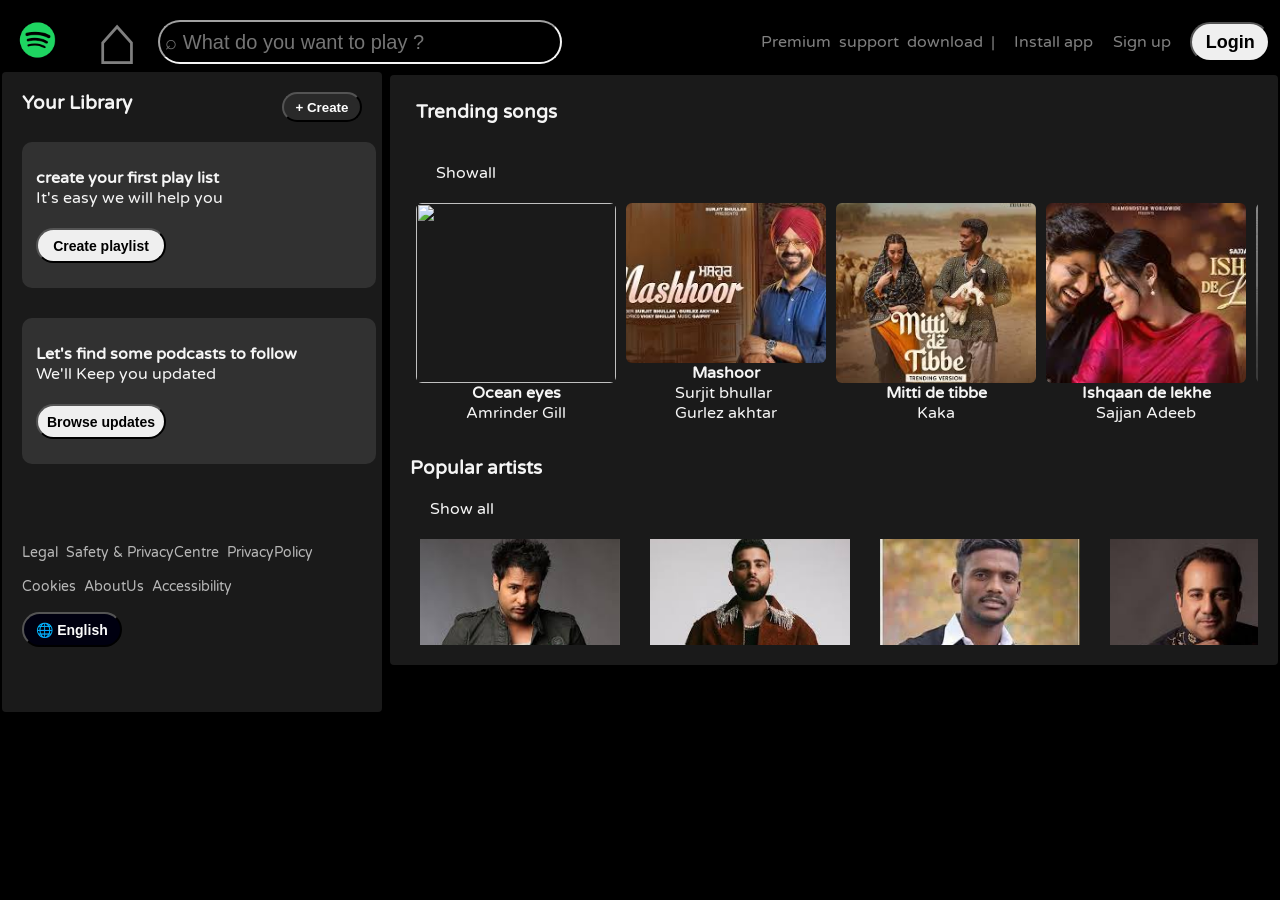
==== spotify.html @ 85170091 "first commit" ====
<!DOCTYPE html>
<html lang="en">
<head>
    <meta charset="UTF-8">
    <meta name="viewport" content="width=device-width, initial-scale=1.0">
    <link rel="stylesheet" href="spotify.css">
    <title>Spotify</title>
</head>
<body>
    <nav>
        <div class="navbar">
            <li class="logo" > <img src="spotifylogo.png" alt="spotify"> </li>
            <li style="font-size: 70px; margin-bottom: 0px;"><a href="">&#8962;</a></li>
            <li><input 
                type="text " style="border-radius: 60px; border-color: whitesmoke; height: 40px; width: 400px; font-size:20px; background-color: rgba(0, 0, 0, 0.2);
                margin-right: 180px;" 
                placeholder=" &#8981 What do you want to play ?"></li>
            <li >
                <a href="">Premium&nbsp;</a>
                <a href="">support&nbsp;</a>
                <a href="">download&nbsp;  | </a>
            </li>
            <li > <a href="https://www.spotify.com/in-en/download/windows/">Install app</a></li>
            <li ><a href="">Sign up</a></li>
            <li><button style="height: 40px; width: 80px; border-radius: 20px; font-weight: 600; font-size: 18px; cursor: pointer;">Login</button></li>
       </div>
    </nav>
  <div class="container">
        <div class="library" >
            <div style="display: flex; justify-content: space-between; height:20px;  ">
           <h3>Your Library</h3>
            <button style="width: 80px; height: 30px; border-radius: 20px; background-color:rgba(180, 180, 180, 0.1);color:white; font-weight: 600; cursor: pointer;">+ Create</button>
            </div>
              <div style="height: 120px; width:inherit; background-color:rgba(255, 255, 255, 0.1); border-radius: 10px; padding-top: 26px; padding-left: 14px; "> <h4> create your first play list</h4>
                  <p>It's easy we will help you</p> <br> <button style="height: 35px; width: 130px; border-radius: 20px; cursor: pointer; font-weight: 700; font-size: 14px; padding: 6px; ">Create playlist</button>
                 </div>
              <div style="height: 120px; width:inherit; background-color:rgba(255, 255, 255, 0.1); border-radius: 10px; padding-top: 26px; padding-left: 14px; ">
               <h4>Let's find some podcasts to follow</h4>
               <p>We'll Keep you updated</p><br> <button style="height: 35px; width: 130px; border-radius: 20px; font-weight: 700; cursor: pointer; font-size: 14px; padding: 6px; ">Browse updates</button>
              </div>
              &nbsp;
              <section style="font-size: 14px; color:rgba(250, 250, 250, 0.7);">
            <span><p>Legal&nbsp;&nbsp;Safety & PrivacyCentre &nbsp;PrivacyPolicy</p></span><br>
            <span><p>Cookies &nbsp;AboutUs &nbsp;Accessibility</p></span><br>
            <button  onClick="toggleLang()" style="height: 35px; width: 100px; border-radius: 20px; font-weight: 700; font-size: 14px; padding: 6px; background-color:#000010; color:rgba(250, 250, 250, 1) ;cursor: pointer; ">🌐 English</button>
            </section>
        </div>
    <div class="songs-box" style="background-color: rgba(255, 255, 255, 0.1); border-radius: 4px;" >

        <div class="songs-box-items">

          <div class="trend" >

                <h3>Trending songs</h3><br>
                <p style="text-decoration: none; cursor: pointer; padding: 20px; display: flex;justify-self:flex-end;" onclick="showallsongs()">Showall</p>
            <div class="trend-box">
                <div class="trend-songs" onclick="playSong(this)"><img  src="https://tse3.mm.bing.net/th/id/OIP.le1uomXUZxiz6TRorN-NbwAAAA?rs=1&pid=ImgDetMain&o=7&rm=3">
                 <h4>Ocean eyes</h4><p>Amrinder Gill</p>
                 <audio id="audioPlayer" src="songs/Ocean Eyes.mp3"></audio>
                 <button class="playbutton">▶</button>
                </div>
                <div class="trend-songs" onclick="playSong(this)"><img  src="mashoor.jpg">
                 <h4>Mashoor</h4><p>Surjit bhullar <br> Gurlez akhtar</p>
                 <audio id="audioPlayer" src="songs/Mashhoor Surjit Bhullar, Gurlez Akhtar (DjPunjab.Com.Se).mp3"></audio>
                 <button class="playbutton">▶</button>
                </div>
              <div class="trend-songs" onclick="playSong(this)"><img  src="mitti.jpg">
                <h4>Mitti de tibbe</h4><p>Kaka </p>
                <audio id="audioPlayer" src="songs/Mitti De Tibbe - Kaka.mp3"></audio>
                <button class="playbutton">▶</button>
              </div>
              <div class="trend-songs" onclick="playSong(this)"><img  src="[data-uri]">
                <h4>Ishqaan de lekhe</h4><p>Sajjan Adeeb</p>
                <audio id="audioPlayer" src="songs/Ishqan De Lekhe.mp3"></audio>
                <button class="playbutton">▶</button>
              </div>
              <div class="trend-songs" onclick="playSong(this)"><img  src="[data-uri]">
                <h4>Fallin Apart</h4><p>Karan Aujla</p>
                <audio id="audioPlayer" src="songs/Fallin Apart - Karan Aujla.mp3"></audio>
                <button class="playbutton">▶</button>
              </div>
              <div class="trend-songs"onclick="playSong(this)"><img  src="[data-uri]">
                <h4>Teeje week</h4><p>Jordan Sandhu</p>
                <audio id="audioPlayer" src="songs/Teeje Week - Jordan Sandhu.mp3"></audio>
                <button class="playbutton">▶</button>
              </div>
              <div class="trend-songs" onclick="playSong(this)"><img src="[data-uri]">
                <h4>Allah de bandeya</h4><p>B praak</p>
                <audio id="audioPlayer" src="songs/Allah De Bandeya Zohrajabeen 320 Kbps.mp3"></audio>
                <button class="playbutton">▶</button>
              </div>
              <div class="trend-songs" onclick="playSong(this)"><img  src="[data-uri]">
                <h4>Fakira</h4><p>Gurnaam bhullar <br>B praak</p>
                <audio id="audioPlayer" src="songs/Fakira (Qismat) - Gurnam Bhullar (DJJOhAL.Com).mp3"></audio>
                <button class="playbutton">▶</button>
              </div>
              <div class="trend-songs"  onclick="playSong(this)"> <img src="[data-uri]" alt="">
                <h4>Ore piya</h4><p>Rahat fateh ali khan</p>
                <audio id="audioPlayer" src="songs/O Re Piya Aaja Nachle 128 Kbps.mp3"></audio>
                <button class="playbutton">▶</button>
              </div>
              <div class="trend-songs" onclick="playSong(this)"><img src="[data-uri]" alt="">
                <h4>Mileya nhi jana </h4><p>Gursewak Pakhoke</p>
                <audio id="audioPlayer" src="songs/MILEYA NHI JANA(KoshalWorld.Com).mp3"></audio>
                <button class="playbutton">▶</button>
              </div>
              <div class="trend-songs" onclick="playSong(this)"><img src="[data-uri]" alt="">
              <h4>Udaarian</h4><p>Satinder sartaaj</p> 
              <audio id="audioPlayer" src="songs/Udaarian - Satinder Sartaaj.mp3"></audio>
              <button class="playbutton">▶</button>
              </div>
              <div class="trend-songs" onclick="playSong(this)"> <img src="https://th.bing.com/th/id/OIP.yzSX7h3PTwOHCILGE29H3AHaHa?w=158&h=180&c=7&r=0&o=7&dpr=1.3&pid=1.7&rm=3" alt="">
              <h4>That Girl</h4><p>Amrinder Gill</p>
                 <audio id="audioPlayer" src="songs/That Girl - Amrinder Gill.mp3"></audio>
                 <button class="playbutton">▶</button>
                </div>
            </div>
         </div><br><br><br>

            <div class="artist">
              <h3 style="margin-top: 40px; margin-bottom: 0%;">Popular artists</h3>
              <p  style="text-decoration: none; cursor: pointer; padding: 20px; display: flex;justify-self:flex-end; ">Show all</p>
                <div class="artist-box">
                   <div class="artist-img"><img src="[data-uri]" alt="">
                    <h4>Amrinder Gill</h4><p>Punjabi singer&lyricist</p>
                   </div>
                   <div class="artist-img"><img src="[data-uri]" alt="">
                    <h4>Karan Aujla</h4><p>Punjabi singer&lyricist</p>
                   </div>
                   <div class="artist-img"> <img src="[data-uri]" alt="">
                    <h4>Kaka</h4><p>Punjabi singer&lyricist</p>
                   </div>
                   <div class="artist-img"> <img src="[data-uri]" alt="">
                    <h4>Rahat Fateh Ali Khan</h4><p>Sufi singer</p>
                   </div>
                   <div class="artist-img"><img src="[data-uri]" alt="">
                    <h4>Sajjan Adeeb</h4><p>Punjabi singer&lyricist</p>
                   </div>
                   <div class="artist-img"><img src="[data-uri]" alt="">
                    <h4>Satinder Sartaaj</h4><p>Punjabi singer&lyricist</p>
                  </div>
                  <div class="artist-img"></div>
                  <div class="artist-img"></div>
                  <div class="artist-img"></div>
                  <div class="artist-img"></div>
                </div>
           </div><br>
            
          <div class="popular-albums">
              <h3 style="margin-top: 80px;">Popular albums and singles</h3>
              <p  style="text-decoration: none; cursor: pointer; padding: 20px; display: flex;justify-self:flex-end; ">Show all</p>
             <div class="popular-albums-box">
               <div class="popular"></div>
               <div class="popular"></div>
               <div class="popular"></div>
               <div class="popular"></div>
               <div class="popular"></div>
               <div class="popular"></div>
               <div class="popular"></div>
               <div class="popular"></div>
               <div class="popular"></div>
               <div class="popular"></div>
             </div>
          </div>
            
             <footer>

             </footer>

         </div>
     </div>
 </div>

    <div  class="langbox">
      <div class="chooselang"><span><h1>Choose a language</h1><br>This updates what you read on open.spotify.com</span><button onclick="toggleLang()" style="height: 25px; width: 25px; border-radius: 50%;background-color: rgba(250, 250, 250, 0.5); margin-left: 530px;cursor: pointer; margin-bottom: 100px;">❌</button></div>
      <div class="languages">
        <div class="langcomp"><b> English</b><br>English</div>
        <div class="langcomp"><b>Afrikaans</b><br>Afrikaans</div>
        <div class="langcomp"><b>አማርኛ</b><br>Amharic</div>
        <div class="langcomp"><b>العَرَبِيَّة</b><br>Arabic</div>
        <div class="langcomp"><b>عربي مصري</b><br>Arabic (Egypt)</div>
        <div class="langcomp"><b>العَرَبِيَّة مغربي</b><br>Arabic (Morocco)</div>
        <div class="langcomp"><b>لعربية السعوديةا</b><br>Arabic (Saudi Arabia)</div>
        <div class="langcomp"><b>Azərbaycanca</b><br>Azerbaijani</div>                                       
        <div class="langcomp"><b>भोजपुरी</b><br>Bhojpuri</div>
        <div class="langcomp"><b>বাংলা</b><br>Bengali</div>
        <div class="langcomp"><b> English</b><br>English</div>
        <div class="langcomp"><b>Afrikaans</b><br>Afrikaans</div>
        <div class="langcomp"><b>አማርኛ</b><br>Amharic</div>
        <div class="langcomp"><b>العَرَبِيَّة</b><br>Arabic</div>
        <div class="langcomp"><b>عربي مصري</b><br>Arabic (Egypt)</div>
        <div class="langcomp"><b>العَرَبِيَّة مغربي</b><br>Arabic (Morocco)</div>
        <div class="langcomp"><b>لعربية السعوديةا</b><br>Arabic (Saudi Arabia)</div>
        <div class="langcomp"><b>Azərbaycanca</b><br>Azerbaijani</div>                                       
        <div class="langcomp"><b>भोजपुरी</b><br>Bhojpuri</div>
        <div class="langcomp"><b>বাংলা</b><br>Bengali</div>
        <div class="langcomp"><b>भोजपुरी</b><br>Bhojpuri</div>
        <div class="langcomp"><b>বাংলা</b><br>Bengali</div>
        <div class="langcomp"><b> English</b><br>English</div>
        <div class="langcomp"><b>Afrikaans</b><br>Afrikaans</div>
        <div class="langcomp"><b>አማርኛ</b><br>Amharic</div>
        <div class="langcomp"><b>العَرَبِيَّة</b><br>Arabic</div>
        <div class="langcomp"><b>عربي مصري</b><br>Arabic (Egypt)</div>
        <div class="langcomp"><b>العَرَبِيَّة مغربي</b><br>Arabic (Morocco)</div>
        <div class="langcomp"><b>لعربية السعوديةا</b><br>Arabic (Saudi Arabia)</div>
        <div class="langcomp"><b>Azərbaycanca</b><br>Azerbaijani</div>                                       
        <div class="langcomp"><b>भोजपुरी</b><br>Bhojpuri</div>
        <div class="langcomp"><b>বাংলা</b><br>Bengali</div>
      </div>
   </div>

   <!-- //      //
   // showall-divs
   //      // -->
  <div class="hidden-showall-songs" style="display: none;">
      <div onclick="showallsongsback()" style="height: 50px; width: 100px;padding: 10px; margin: 20px; cursor: pointer; font-size: 20px;">←<u> &nbsp;back</u></div>
    <div class="showall-songs" >
        <div class="trend-songs" onclick="playSong(this)"><img  src="https://tse3.mm.bing.net/th/id/OIP.le1uomXUZxiz6TRorN-NbwAAAA?rs=1&pid=ImgDetMain&o=7&rm=3">
                 <h4>Ocean eyes</h4><p>Amrinder Gill</p>
                 <audio id="audioPlayer" src="songs/Ocean Eyes.mp3"></audio>
                 <button class="playbutton">▶</button>
                </div>
                <div class="trend-songs" onclick="playSong(this)"><img  src="mashoor.jpg">
                 <h4>Mashoor</h4><p>Surjit bhullar <br> Gurlez akhtar</p>
                 <audio id="audioPlayer" src="songs/Mashhoor Surjit Bhullar, Gurlez Akhtar (DjPunjab.Com.Se).mp3"></audio>
                 <button class="playbutton">▶</button>
                </div>
              <div class="trend-songs" onclick="playSong(this)"><img  src="mitti.jpg">
                <h4>Mitti de tibbe</h4><p>Kaka </p>
                <audio id="audioPlayer" src="songs/Mitti De Tibbe - Kaka.mp3"></audio>
                <button class="playbutton">▶</button>
              </div>
              <div class="trend-songs" onclick="playSong(this)"><img  src="[data-uri]">
                <h4>Ishqaan de lekhe</h4><p>Sajjan Adeeb</p>
                <audio id="audioPlayer" src="songs/Ishqan De Lekhe.mp3"></audio>
                <button class="playbutton">▶</button>
              </div>
              <div class="trend-songs" onclick="playSong(this)"><img  src="[data-uri]">
                <h4>Fallin Apart</h4><p>Karan Aujla</p>
                <audio id="audioPlayer" src="songs/Fallin Apart - Karan Aujla.mp3"></audio>
                <button class="playbutton">▶</button>
              </div>
              <div class="trend-songs"onclick="playSong(this)"><img  src="[data-uri]">
                <h4>Teeje week</h4><p>Jordan Sandhu</p>
                <audio id="audioPlayer" src="songs/Teeje Week - Jordan Sandhu.mp3"></audio>
                <button class="playbutton">▶</button>
              </div>
              <div class="trend-songs" onclick="playSong(this)"><img src="[data-uri]">
                <h4>Allah de bandeya</h4><p>B praak</p>
                <audio id="audioPlayer" src="songs/Allah De Bandeya Zohrajabeen 320 Kbps.mp3"></audio>
                <button class="playbutton">▶</button>
              </div>
              <div class="trend-songs" onclick="playSong(this)"><img  src="[data-uri]">
                <h4>Fakira</h4><p>Gurnaam bhullar <br>B praak</p>
                <audio id="audioPlayer" src="songs/Fakira (Qismat) - Gurnam Bhullar (DJJOhAL.Com).mp3"></audio>
                <button class="playbutton">▶</button>
              </div>
              <div class="trend-songs"  onclick="playSong(this)"> <img src="[data-uri]" alt="">
                <h4>Ore piya</h4><p>Rahat fateh ali khan</p>
                <audio id="audioPlayer" src="songs/O Re Piya Aaja Nachle 128 Kbps.mp3"></audio>
                <button class="playbutton">▶</button>
              </div>
              <div class="trend-songs" onclick="playSong(this)"><img src="[data-uri]" alt="">
                <h4>Mileya nhi jana </h4><p>Gursewak Pakhoke</p>
                <audio id="audioPlayer" src="songs/MILEYA NHI JANA(KoshalWorld.Com).mp3"></audio>
                <button class="playbutton">▶</button>
              </div>
              <div class="trend-songs" onclick="playSong(this)"><img src="[data-uri]" alt="">
              <h4>Udaarian</h4><p>Satinder sartaaj</p> 
              <audio id="audioPlayer" src="songs/Udaarian - Satinder Sartaaj.mp3"></audio>
              <button class="playbutton">▶</button>
               </div>
               <div class="trend-songs" onclick="playSong(this)"> <img src="https://th.bing.com/th/id/OIP.yzSX7h3PTwOHCILGE29H3AHaHa?w=158&h=180&c=7&r=0&o=7&dpr=1.3&pid=1.7&rm=3" alt="">
              <h4>That Girl</h4><p>Amrinder Gill</p>
                 <audio id="audioPlayer" src="songs/That Girl - Amrinder Gill.mp3"></audio>
                 <button class="playbutton">▶</button>
                </div>
    </div>
  </div>
<script src="spotify.js"></script>
</body>
</html>
---- spotify.css ----
@import url('https://fonts.googleapis.com/css2?family=Varela+Round&display=swap');

body{
    background-color: black;
    color: whitesmoke; 
    font-family: "Varela Round", sans-serif;
    font-weight: 400;
    font-style: normal;
     overflow-x: hidden;
     max-height: fit-content;
     overflow-y: hidden;
}
* {
  margin: 0;
  padding: 0;
  
}

nav img{
  height: 50px;
  margin-right: 15px;
}

nav a{
    text-decoration: none;
    color: grey;
}
nav a:hover{
     font-weight: 600;
     color: white;
}

.navbar{
     display: flex;
 flex-direction: row;
  flex-wrap: wrap;
   flex-shrink: 1;
   flex-grow: 1;
  height: 70px;
  align-content: flex start;
  align-items: center;
  list-style-type: none;
  justify-content: space-around;
 
}
.container{
    display: flex;
    flex-wrap: nowrap;
   margin: 2px;
   flex-shrink: 1;
   flex-grow: 1;

}
.library{
    background-color:rgba(255, 255, 255, 0.1) ;
    width: 340px; height: 600px; border-radius:4px;
    display: flex;
    flex-direction: column;
     gap: 30px;
     padding: 20px;
}

.songs-box{
  display: flex;
  flex-direction: column;
  flex-wrap: nowrap;
  justify-content: space-around;
  flex: 1;
  margin-top: 2.5px;
  margin-left: 8px;
  padding: 20px;
 overflow-y: hidden;
 overflow-x: hidden;
 height: 100%;
}

.langbox {
  display: none;     /*  hidden initially    */
  position: fixed;
  top: 50%;
  left: 50%;
  transform: translate(-50%, -50%);
  color: black;
  border-radius: 10px;
  box-shadow: 0 0 10px rgba(0,0,0,0.2);
  height: 600px;
  width: 800px;
  border-radius: 20px;
  background-color: black;

}
.chooselang{
    position: sticky;
    width: 400px;
    height: 80px;
    padding: 50px;
    color: aliceblue;
    border-bottom: solid white;
    margin-bottom: 20px;
}

.languages{
    display: flex;
    flex-wrap: wrap;
    padding: 0px;
    max-height: 350px;   /* IMPORTANT */
    overflow-y: auto;    /* THIS enables scrolling */
    padding-right: 10px;
    justify-content: space-between;
    scrollbar-width: none;
   
}
.langcomp{
    height: 100px;
    width: 150px;
    background-color: rgba(0,0,0,0.1);
    padding: 0px;
    color: whitesmoke;
   
}
.langcomp:hover{
 cursor: pointer;
 font-weight: 900;
}


.trend {
  height: 250px;
  width: 100%;
  padding: 6px;
  
}

.trend-box {
  display: flex;
  gap: 10px;
  max-width: 1250px;
  overflow-x: auto;   /* horizontal scroll */
  overflow-y: hidden;
  scrollbar-width: none;
  margin-top: 0px;
}

.trend-songs {
  height: 220px;
  width: 200px;
  flex-shrink: 0; /* prevents shrinking */
  border-radius: 6px;
  display: flex;
  flex-direction: column;
  justify-content: flex-end; 
  align-items: center;   
  position: relative;
}
.trend-songs img {
  width: 100%;
  height: 180px;
  object-fit: cover;
  border-radius: 6px;
}

.trend-songs:hover{
  cursor: pointer;background-color: rgba(255, 255, 255, 0.05);
}
.playbutton {
   position: absolute;
  right: 10px;
  top: 50%;
  transform: translateY(-50%) translateX(10px);
  height: 50px;
  width: 50px;
  border-radius: 50%;
  background-color: rgba(29, 185, 84, 1);
  display: flex;
  align-items: center;
  justify-content: center;
  opacity: 0;
  visibility: hidden;
  transition: all 0.3s ease;
}
.trend-songs:hover .playbutton {
  opacity: 1;
  visibility: visible;
  transform: translateY(-50%) translateX(0);
}
.artist{
  height: 250px;
  width: 100%;
}
.artist-box  {
   display: flex;
  gap: 10px;
  max-width: 1200px;
  overflow-x: auto;   /* horizontal scroll */
  overflow-y: hidden;
  scrollbar-width: none;
 
}
.artist-img{
   height: 220px;
  width: 200px;
  flex-shrink: 0;
  margin: 10px;
  border-radius: 6px;
  display: flex;
  flex-direction: column;
  justify-content: flex-end; 
  align-items: center;   
  position: relative;
  
}
.artist-img img {
  width: 100%;
  height: 100%;
  border-radius: 10px;
  object-fit: cover;
  border-radius: 6px;
}
.artist-img:hover{
  cursor: pointer; background-color: rgba(255, 255, 255, 0.05);
}
.popular-albums{
   height: 250px;
  width: 100%;

  
}
.popular-albums-box {
 display: flex;
  gap: 10px;
  max-width: 1200px;
  overflow-x: auto;   /* horizontal scroll */
  overflow-y: hidden;
  scrollbar-width: none;
}
.popular{
   height: 220px;
  width: 200px;
   border-radius: 6px;
  flex-shrink: 0;
   margin: 10px;
}
.popular:hover{
  cursor: pointer; background-color:  rgba(255, 255, 255, 0.05);
}
.songs-box-items{
  max-height: 550px;   
  overflow-y: auto;  
  scrollbar-width: none;
}
.showall-songs{
  display: flex;
  flex-direction: row;
  flex-wrap: wrap;
  justify-content: space-around;
  height: 100%;
  width: 100%;
  max-height: 600px;
  overflow-y: auto;
  scrollbar-width: none;
}
.hidden-showall-songs{
 height: 640px;
 width: 920px;
}
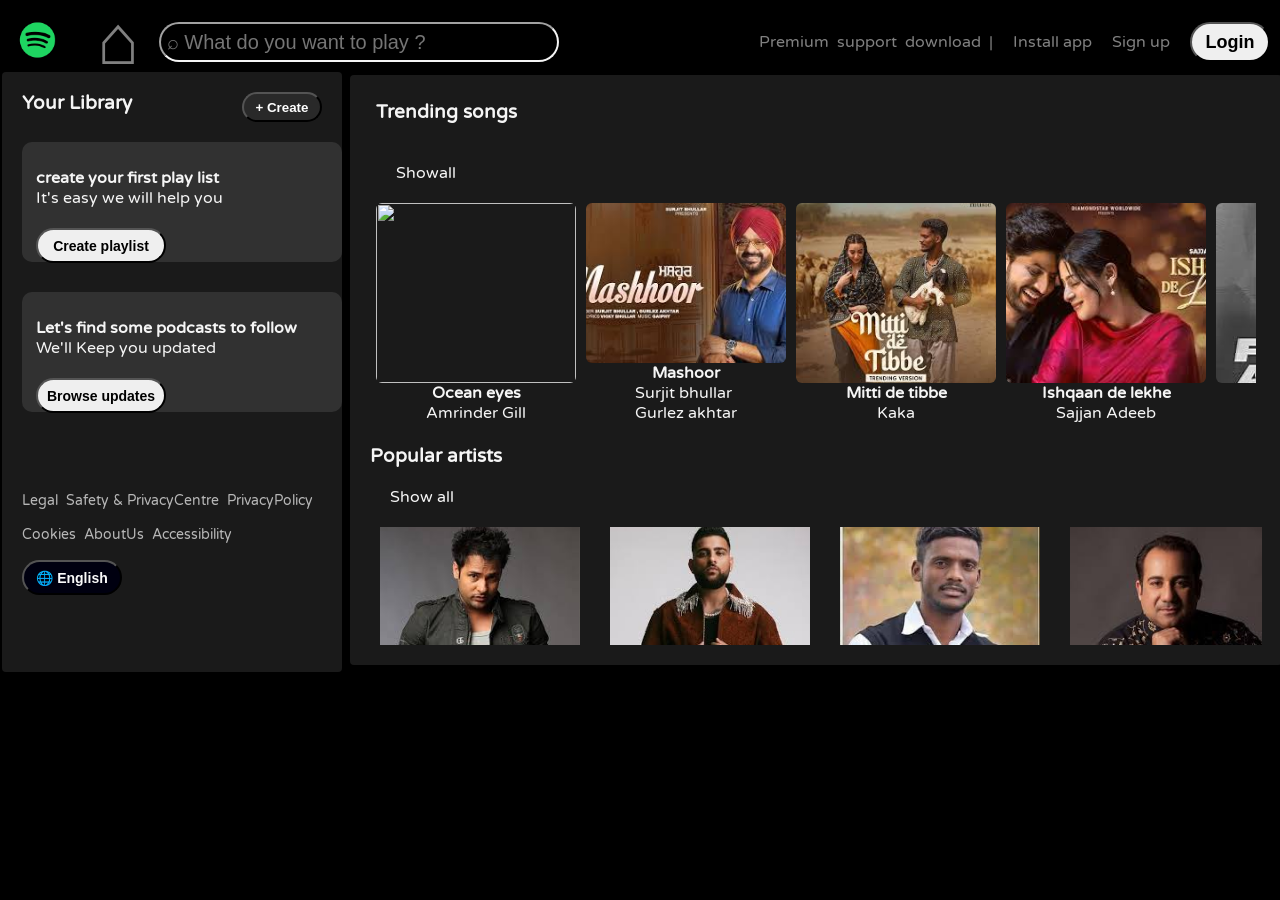
==== commit f0eed5e6: "responsive" ====
--- a/spotify.html
+++ b/spotify.html
@@ -31,10 +31,10 @@
            <h3>Your Library</h3>
             <button style="width: 80px; height: 30px; border-radius: 20px; background-color:rgba(180, 180, 180, 0.1);color:white; font-weight: 600; cursor: pointer;">+ Create</button>
             </div>
-              <div style="height: 120px; width:inherit; background-color:rgba(255, 255, 255, 0.1); border-radius: 10px; padding-top: 26px; padding-left: 14px; "> <h4> create your first play list</h4>
+              <div style="height: 120px; width:20rem; background-color:rgba(255, 255, 255, 0.1); border-radius: 10px; padding-top: 26px; padding-left: 14px; "> <h4> create your first play list</h4>
                   <p>It's easy we will help you</p> <br> <button style="height: 35px; width: 130px; border-radius: 20px; cursor: pointer; font-weight: 700; font-size: 14px; padding: 6px; ">Create playlist</button>
                  </div>
-              <div style="height: 120px; width:inherit; background-color:rgba(255, 255, 255, 0.1); border-radius: 10px; padding-top: 26px; padding-left: 14px; ">
+              <div style="height: 120px; width:20rem; background-color:rgba(255, 255, 255, 0.1); border-radius: 10px; padding-top: 26px; padding-left: 14px; ">
                <h4>Let's find some podcasts to follow</h4>
                <p>We'll Keep you updated</p><br> <button style="height: 35px; width: 130px; border-radius: 20px; font-weight: 700; cursor: pointer; font-size: 14px; padding: 6px; ">Browse updates</button>
               </div>
--- a/spotify.css
+++ b/spotify.css
@@ -1,4 +1,11 @@
 @import url('https://fonts.googleapis.com/css2?family=Varela+Round&display=swap');
+
+.trend-songs,
+.artist-img,
+.popular,
+.library{
+  flex-shrink: 0;
+}
 
 body{
     background-color: black;
@@ -7,13 +14,13 @@
     font-weight: 400;
     font-style: normal;
      overflow-x: hidden;
-     max-height: fit-content;
-     overflow-y: hidden;
+     /* max-height: fit-content;
+     overflow-y: hidden; */
 }
 * {
   margin: 0;
   padding: 0;
-  
+  box-sizing: border-box;
 }
 
 nav img{
@@ -28,6 +35,18 @@
 nav a:hover{
      font-weight: 600;
      color: white;
+}
+.nav-search{
+  flex: 1;
+  display: flex;
+  justify-content: center;
+}
+
+.nav-search input{
+  width: 100%;
+  max-width: 400px;
+  padding: 10px 15px;
+  border-radius: 20px;
 }
 
 .navbar{
@@ -37,7 +56,7 @@
    flex-shrink: 1;
    flex-grow: 1;
   height: 70px;
-  align-content: flex start;
+  align-content: flex-start;
   align-items: center;
   list-style-type: none;
   justify-content: space-around;
@@ -47,17 +66,20 @@
     display: flex;
     flex-wrap: nowrap;
    margin: 2px;
-   flex-shrink: 1;
-   flex-grow: 1;
+   flex-shrink: 0;
+   width: 100%;
+   /* flex-grow: 1; */
 
 }
 .library{
     background-color:rgba(255, 255, 255, 0.1) ;
-    width: 340px; height: 600px; border-radius:4px;
+    min-width: 340px; min-height: 600px; border-radius:4px;
     display: flex;
     flex-direction: column;
      gap: 30px;
      padding: 20px;
+     flex-shrink: 0;
+     width: 340px;
 }
 
 .songs-box{
@@ -83,8 +105,10 @@
   color: black;
   border-radius: 10px;
   box-shadow: 0 0 10px rgba(0,0,0,0.2);
-  height: 600px;
-  width: 800px;
+  /* height: 600px;
+  width: 800px; */
+     width:min(800px,95vw);
+    height:min(600px,90vh);
   border-radius: 20px;
   background-color: black;
 
@@ -262,4 +286,147 @@
 .hidden-showall-songs{
  height: 640px;
  width: 920px;
+}
+/* ================= TABLETS ================= */
+
+@media (max-width:1024px){
+
+.container{
+    flex-direction:column;
+}
+
+.library{
+    width:100%;
+    min-height:auto;
+}
+
+.songs-box{
+    width:100%;
+    margin-left:0;
+    padding:15px;
+}
+
+.hidden-showall-songs{
+    width:100%;
+    height:auto;
+}
+
+.trend-box,
+.artist-box,
+.popular-albums-box{
+    max-width:100%;
+}
+
+.langbox{
+    width:95%;
+    height:90vh;
+}
+
+}
+/* ================= MOBILES ================= */
+
+@media (max-width:768px){
+
+.container{
+    flex-direction:column;
+}
+
+.library{
+  min-width: 100%;
+  width: 100%;
+  min-height: auto;
+}
+
+.songs-box{
+    width:100%;
+    padding:10px;
+    margin:0;
+}
+
+.trend,
+.artist,
+.popular-albums{
+    height:auto;
+}
+
+.trend-box,
+.artist-box,
+.popular-albums-box{
+    gap:15px;
+}
+
+.trend-songs,
+.artist-img,
+.popular{
+    width:160px;
+    height:190px;
+}
+
+.trend-songs img,
+.artist-img img{
+    height:150px;
+}
+
+.playbutton{
+    width:42px;
+    height:42px;
+}
+
+.langbox{
+    width:95%;
+    height:90vh;
+}
+
+.chooselang{
+    width:100%;
+    padding:20px;
+}
+
+.languages{
+    justify-content:center;
+    gap:15px;
+}
+
+.navbar{
+  flex-direction: column;
+  align-items: stretch;
+  gap: 12px;
+  height: auto;
+  padding: 15px;
+}
+
+}/* ================= SMALL PHONES ================= */
+
+@media (max-width:480px){
+
+body{
+    font-size:14px;
+}
+
+.library{
+    padding:10px;
+}
+
+.trend-songs,
+.artist-img,
+.popular{
+    width:130px;
+    height:170px;
+}
+
+.trend-songs img,
+.artist-img img{
+    height:130px;
+}
+
+.playbutton{
+    width:36px;
+    height:36px;
+}
+
+.langcomp{
+    width:120px;
+    height:80px;
+}
+
 }
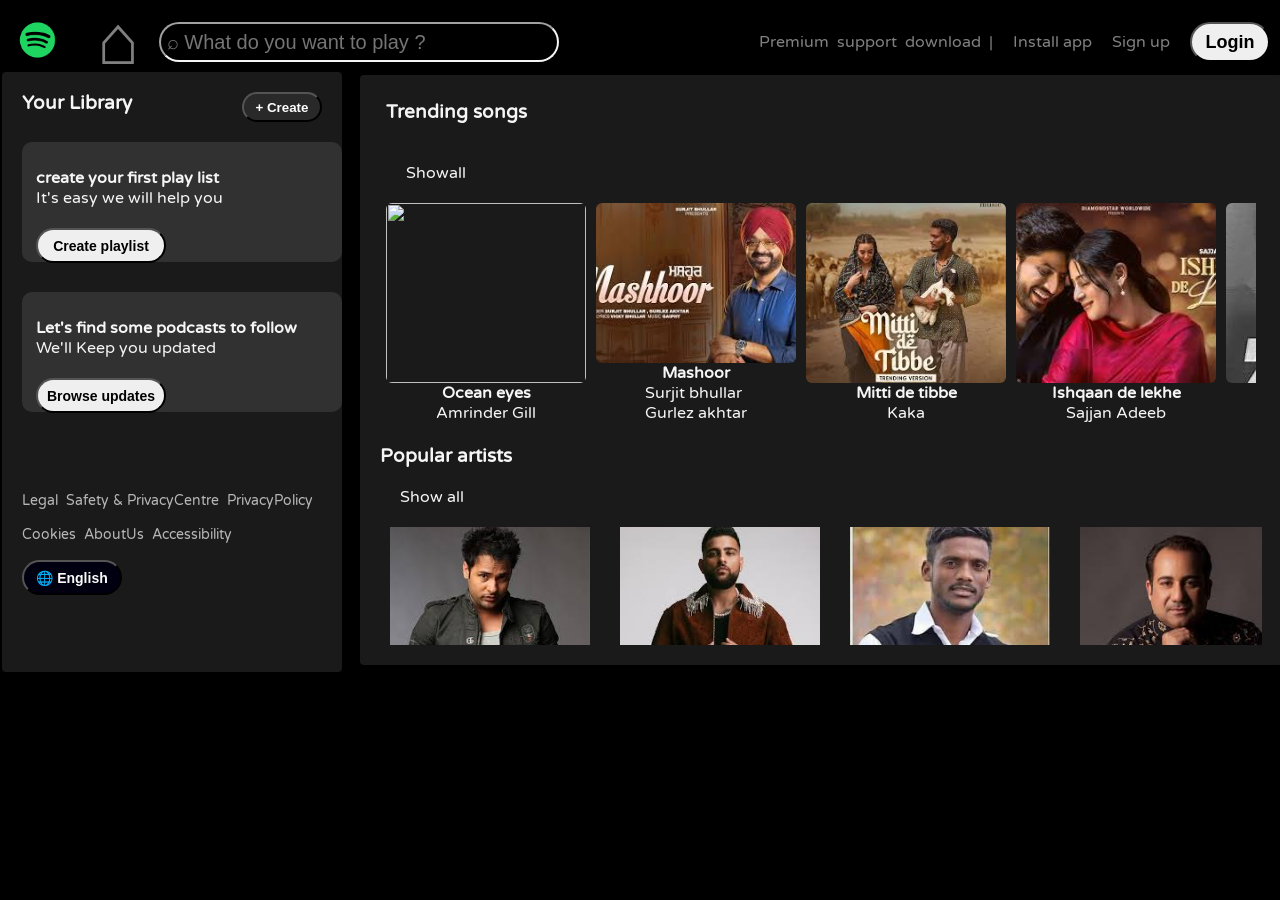
==== commit eaab7e08: "repsonse" ====
--- a/spotify.html
+++ b/spotify.html
@@ -9,7 +9,7 @@
 <body>
     <nav>
         <div class="navbar">
-            <li class="logo" > <img src="spotifylogo.png" alt="spotify"> </li>
+            <li class="logo"> <img src="spotifylogo.png" alt="spotify"> </li>
             <li style="font-size: 70px; margin-bottom: 0px;"><a href="">&#8962;</a></li>
             <li><input 
                 type="text " style="border-radius: 60px; border-color: whitesmoke; height: 40px; width: 400px; font-size:20px; background-color: rgba(0, 0, 0, 0.2);
--- a/spotify.css
+++ b/spotify.css
@@ -64,11 +64,13 @@
 }
 .container{
     display: flex;
-    flex-wrap: nowrap;
+    flex-wrap: wrap;
+    gap: 10px;
    margin: 2px;
    flex-shrink: 0;
    width: 100%;
    /* flex-grow: 1; */
+
 
 }
 .library{
@@ -107,8 +109,8 @@
   box-shadow: 0 0 10px rgba(0,0,0,0.2);
   /* height: 600px;
   width: 800px; */
-     width:min(800px,95vw);
-    height:min(600px,90vh);
+  width:min(800px,95vw);
+  height:min(600px,90vh);
   border-radius: 20px;
   background-color: black;
 
@@ -120,7 +122,7 @@
     padding: 50px;
     color: aliceblue;
     border-bottom: solid white;
-    margin-bottom: 20px;
+    margin-bottom: 100px;
 }
 
 .languages{
@@ -290,7 +292,10 @@
 /* ================= TABLETS ================= */
 
 @media (max-width:1024px){
-
+.navbar{
+    display: flex;
+    margin-bottom: 5rem;
+}
 .container{
     flex-direction:column;
 }
@@ -328,7 +333,8 @@
 @media (max-width:768px){
 
 .container{
-    flex-direction:column;
+    
+    margin-top: 60px;
 }
 
 .library{
@@ -388,11 +394,18 @@
 }
 
 .navbar{
-  flex-direction: column;
-  align-items: stretch;
-  gap: 12px;
-  height: auto;
-  padding: 15px;
+display: flex;
+flex-direction: row;
+justify-content: space-between;
+gap: 12px;
+height:8 rem;
+padding: 15px;
+margin-bottom: 9rem;
+padding-top: 0px;
+}
+.logo img{
+    padding: 0px;
+    margin: 0%;
 }
 
 }/* ================= SMALL PHONES ================= */
@@ -406,7 +419,20 @@
 .library{
     padding:10px;
 }
-
+.navbar{
+    height: 4rem;
+    display: flex;
+    margin-bottom: 12em;
+    justify-content: space-between;
+
+}
+.navbar button{
+    margin-left: 0%;
+}
+.logo img{
+    padding: 0px;
+    margin: 0px;
+}
 .trend-songs,
 .artist-img,
 .popular{
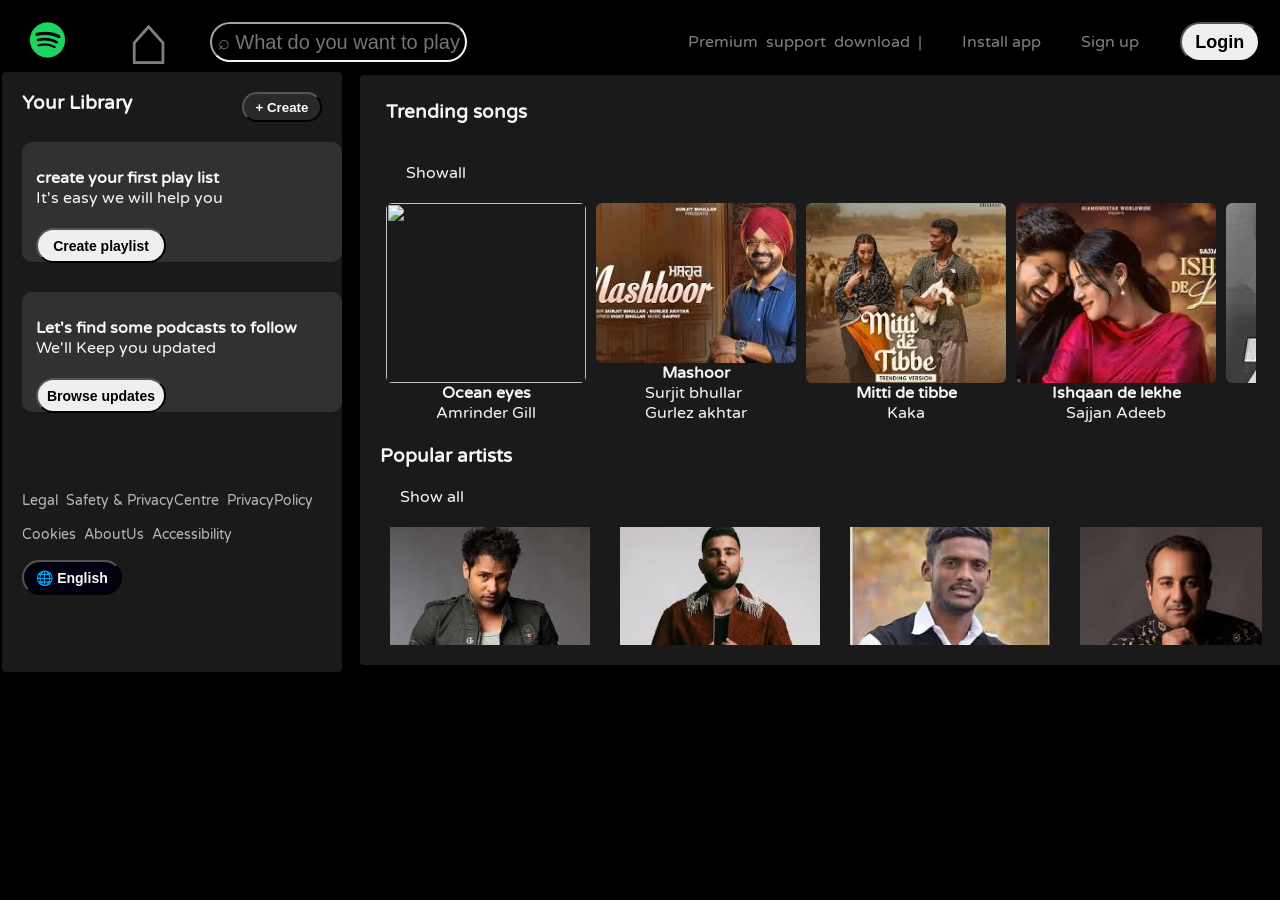
==== commit 05657c95: "response" ====
--- a/spotify.html
+++ b/spotify.html
@@ -12,7 +12,7 @@
             <li class="logo"> <img src="spotifylogo.png" alt="spotify"> </li>
             <li style="font-size: 70px; margin-bottom: 0px;"><a href="">&#8962;</a></li>
             <li><input 
-                type="text " style="border-radius: 60px; border-color: whitesmoke; height: 40px; width: 400px; font-size:20px; background-color: rgba(0, 0, 0, 0.2);
+                type="text " style="border-radius: 60px; border-color: whitesmoke; height: 40px;  font-size:20px; background-color: rgba(0, 0, 0, 0.2);
                 margin-right: 180px;" 
                 placeholder=" &#8981 What do you want to play ?"></li>
             <li >
--- a/spotify.css
+++ b/spotify.css
@@ -47,6 +47,7 @@
   max-width: 400px;
   padding: 10px 15px;
   border-radius: 20px;
+  
 }
 
 .navbar{
@@ -426,6 +427,9 @@
     justify-content: space-between;
 
 }
+.navbar input {
+  width: 18em;
+}
 .navbar button{
     margin-left: 0%;
 }
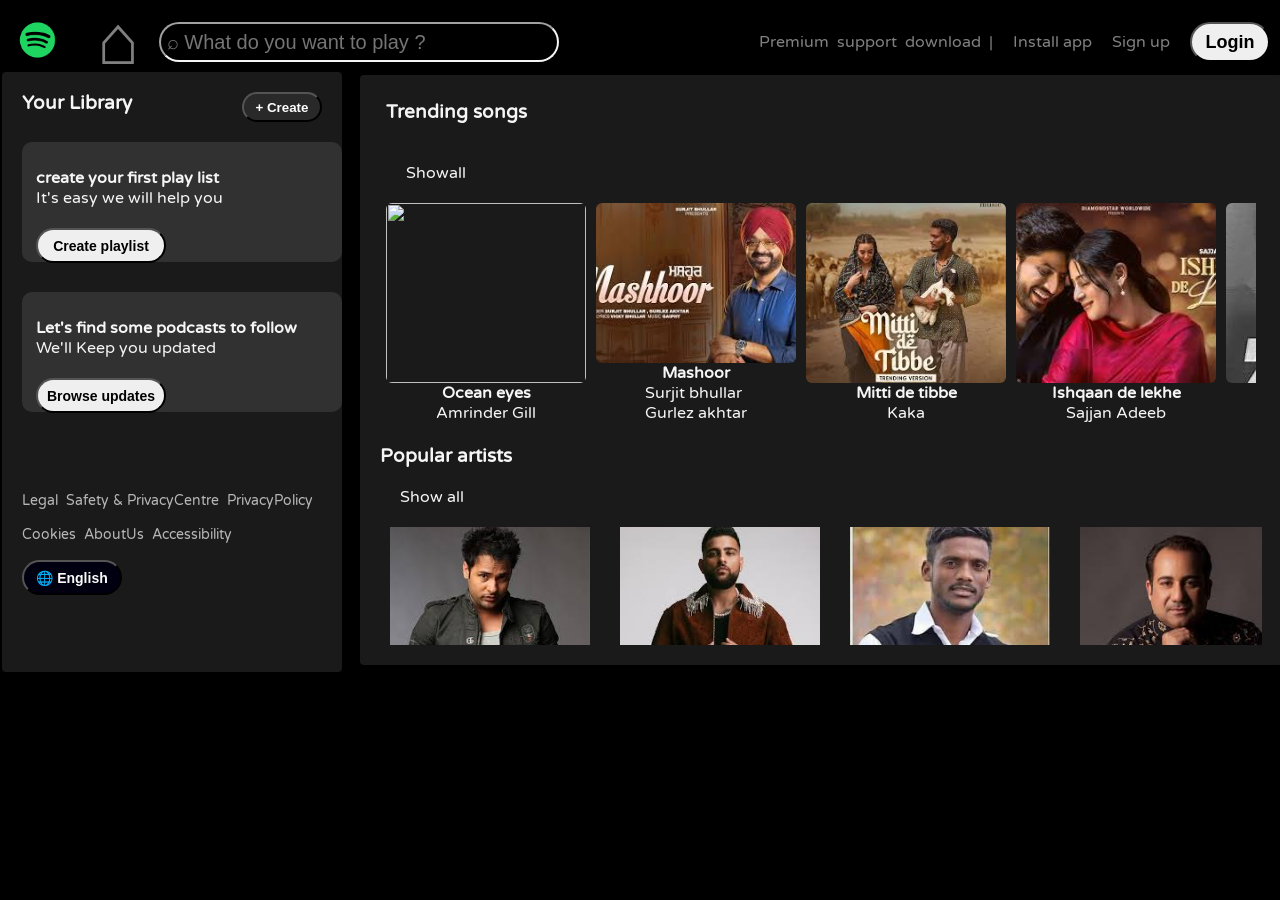
==== commit 5f54e240: "songbar" ====
--- a/spotify.html
+++ b/spotify.html
@@ -11,8 +11,8 @@
         <div class="navbar">
             <li class="logo"> <img src="spotifylogo.png" alt="spotify"> </li>
             <li style="font-size: 70px; margin-bottom: 0px;"><a href="">&#8962;</a></li>
-            <li><input 
-                type="text " style="border-radius: 60px; border-color: whitesmoke; height: 40px;  font-size:20px; background-color: rgba(0, 0, 0, 0.2);
+            <li><input oninput="search()" class="input"
+                type="text " style="border-radius: 60px; border-color: whitesmoke; color: rgba(250, 250, 250, 0.7); height: 40px; width: 400px; font-size:20px; background-color: rgba(0, 0, 0, 0.2);
                 margin-right: 180px;" 
                 placeholder=" &#8981 What do you want to play ?"></li>
             <li >
@@ -277,6 +277,21 @@
                 </div>
     </div>
   </div>
-<script src="spotify.js"></script>
+<div class="songbar" style="display: none;">
+    <div class="progress-bar">
+  <div class="progress"></div>
+</div>
+<div style="display: flex; justify-content: space-evenly;">
+    <div><img src="" alt=""></div>
+    <div style="margin-right: 40rem;"><h4> <b>song name</b></h4><br>
+    <p>artist name</p>
+    </div>
+ 
+    <button  class="nextprev" onclick="prevsong()">&lt;</button>&nbsp;&nbsp;&nbsp;
+    <button class="onoff" onclick="songbar()">⏸</button>&nbsp;&nbsp;&nbsp;
+    <button class="nextprev" onclick="nextsong()">&gt;</button>
+  </div>
+</div>
+  <script src="spotify.js"></script>
 </body>
 </html>
--- a/spotify.css
+++ b/spotify.css
@@ -73,6 +73,74 @@
    /* flex-grow: 1; */
 
 
+}
+.progress-bar {
+  width: 100%;
+  height: 6px;
+  background: #444;
+  border-radius: 10px;
+  overflow: hidden;
+  margin: 2rem;
+}
+
+.progress {
+  height: 100%;
+  width: 0%;
+  background: limegreen;
+  transition: width 0.1s linear;
+}
+.songbar{
+  height: 2rem;
+  /* width: 100%; */
+  width: 100%;
+  max-width: 106rem;
+  background-color: rgba(0,0,0,0.7);
+  border-radius: 1rem;
+  border: 4px whitesmoke;
+  display: flex;
+  text-align: start;
+  align-items: center;
+  background-image: url();
+  background-size: contain;
+  background-position: center;
+  background-repeat: no-repeat;
+ flex-wrap: wrap;
+  
+}
+.songbar img{
+ padding: 10px;
+margin-bottom: 1rem;
+  margin-left: 6rem;
+  margin-right: 4rem;
+  background-size: 100% auto;
+  height: 8rem;
+  width: 8rem;
+  border-radius: 5rem;
+}
+.onoff{
+  background-color: rgba(29, 185, 84, 1);
+  height: 3rem;
+  width: 3rem;
+  border-radius: 50%;
+  font-weight: 400;
+  color: aliceblue;
+  margin: 2rem;
+
+}
+.onoff:hover{
+ cursor: pointer;
+}
+.nextprev{
+background-color: transparent;
+height: 2rem;
+width: 2rem;
+font-size: 2rem;
+border: none;
+color: azure;
+margin: 2rem;
+}
+.nextprev:hover{
+ cursor: pointer;
 }
 .library{
     background-color:rgba(255, 255, 255, 0.1) ;
@@ -408,6 +476,17 @@
     padding: 0px;
     margin: 0%;
 }
+.songbar{
+ height: 6rem;
+  width: 70%;  
+  display: flex;
+
+}
+.onoff{
+  height: 2rem;
+  width: 2rem;
+  
+}
 
 }/* ================= SMALL PHONES ================= */
 
@@ -458,5 +537,16 @@
     width:120px;
     height:80px;
 }
-
-}+ .songbar{
+    height: 5rem;
+     
+    font-size: small;
+   
+  }
+
+.onoff{
+  height: 2rem;
+  width: 2rem;
+  
+}
+}
